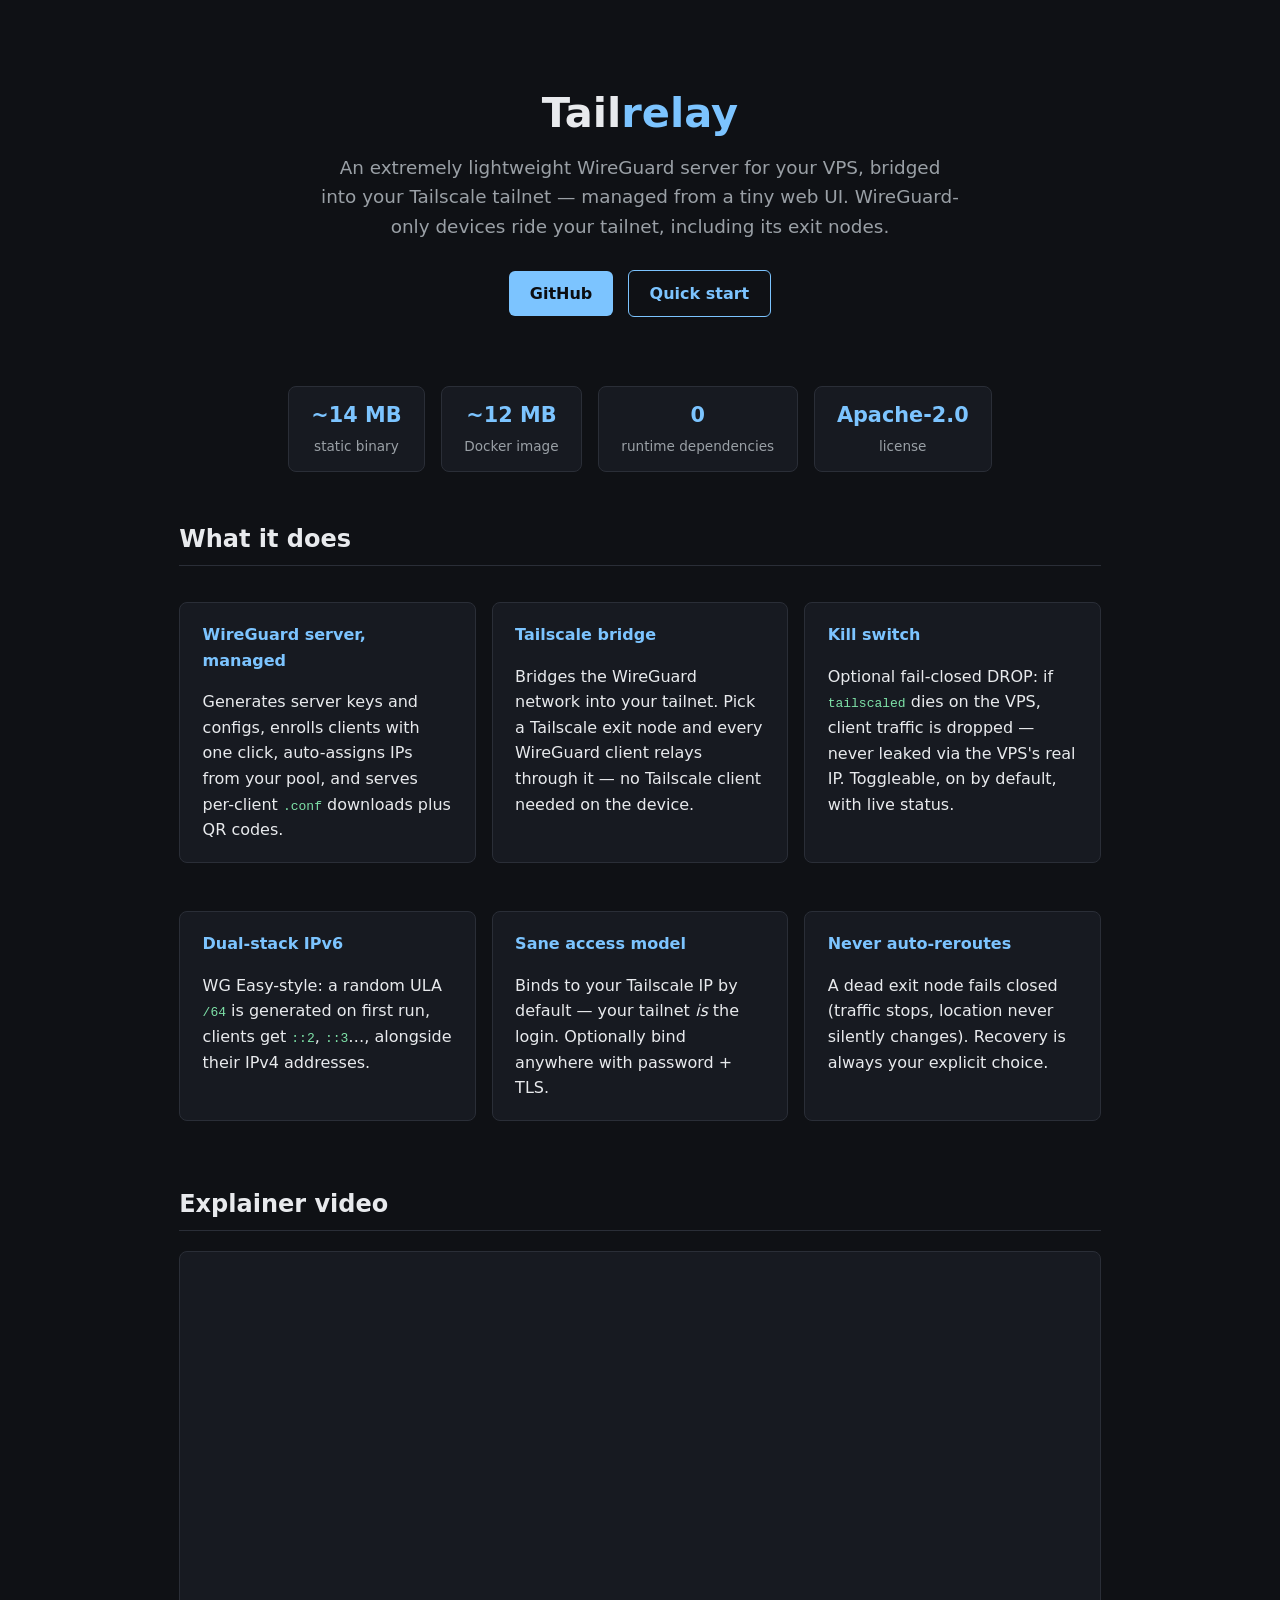
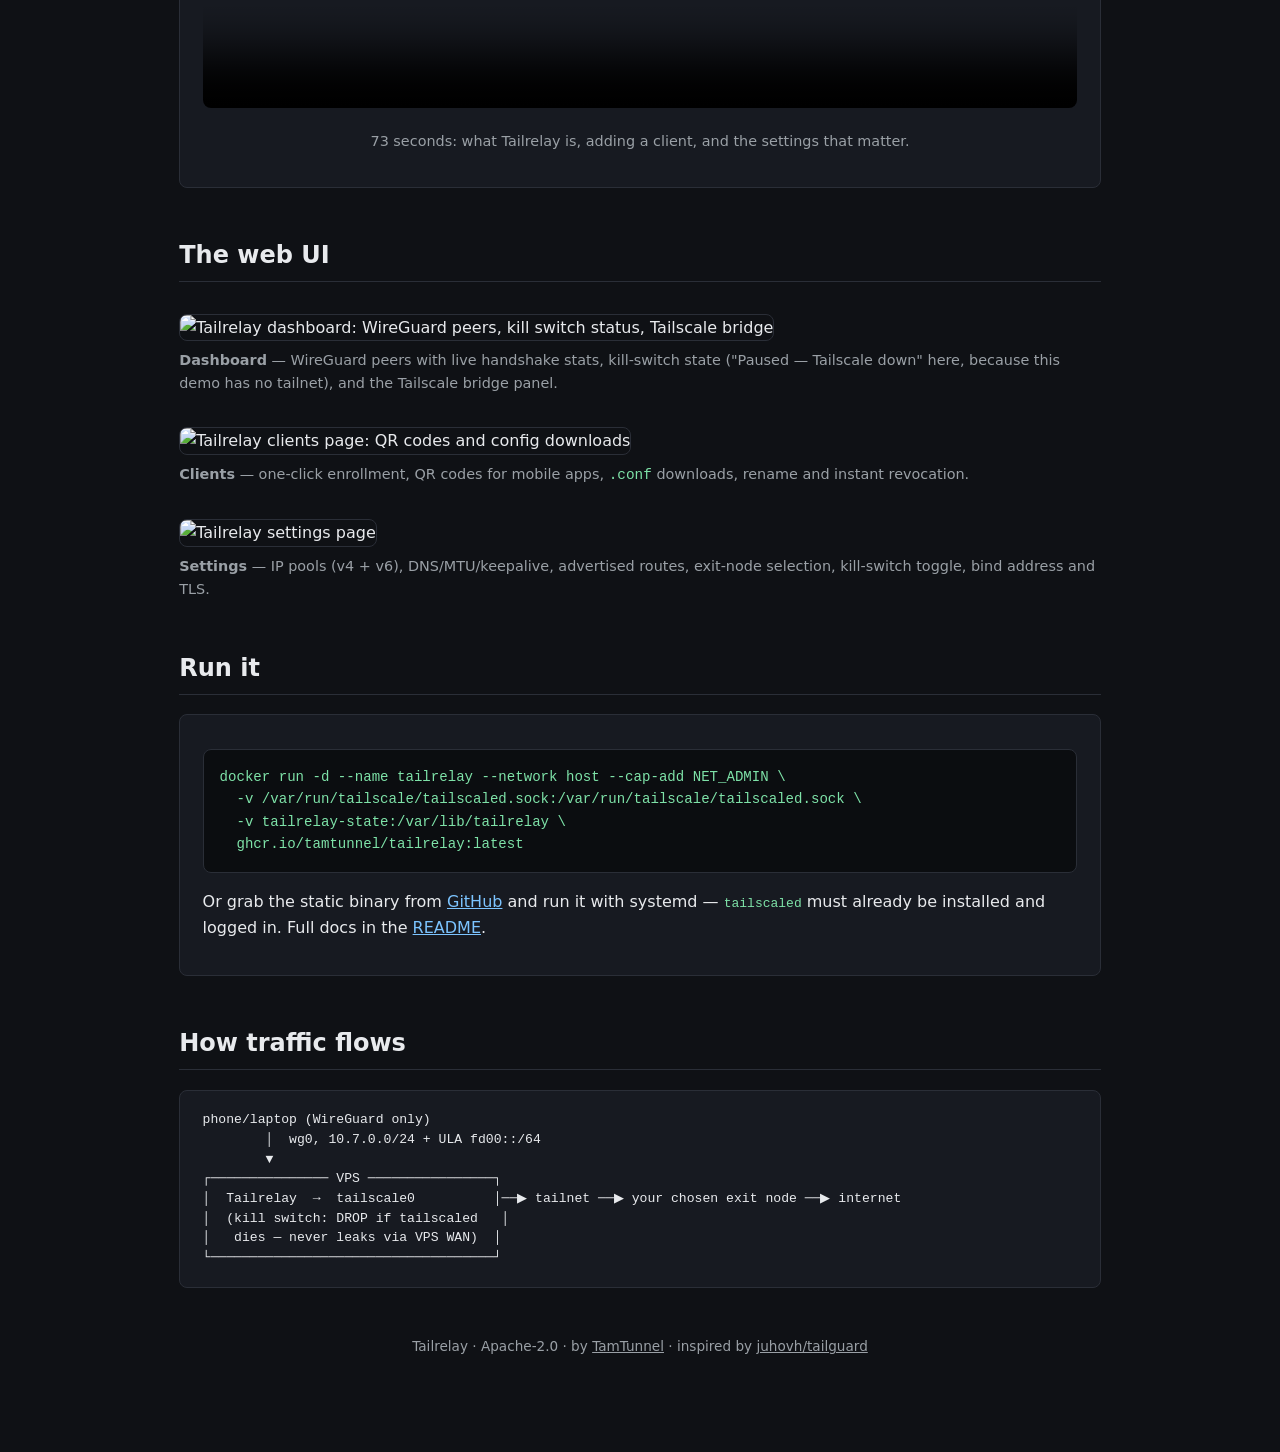
==== docs/site/index.html @ f1f31f40 "Use tailguard's fwmark+ip rule for exit-node bypass (not mangle/MASQUERADE) Set fwmark on the WireGu" ====
<!DOCTYPE html>
<html lang="en">
<head>
<meta charset="utf-8">
<meta name="viewport" content="width=device-width, initial-scale=1">
<title>Tailrelay — lightweight WireGuard server + Tailscale bridge</title>
<style>
:root { --bg:#0f1115; --card:#171a21; --fg:#e8eaed; --dim:#9aa0a6; --accent:#7cc4ff; --ok:#7ee2a8; --line:#2a2e37; }
* { box-sizing:border-box; }
body { background:var(--bg); color:var(--fg); font-family:system-ui,-apple-system,sans-serif; margin:0; line-height:1.6; }
main { max-width:960px; margin:0 auto; padding:2rem 1.2rem 4rem; }
.hero { text-align:center; padding:3rem 0 2rem; }
.hero h1 { font-size:2.6rem; margin:0 0 .4rem; }
.hero h1 span { color:var(--accent); }
.hero p.tag { color:var(--dim); font-size:1.15rem; max-width:640px; margin:0 auto 1.5rem; }
.btns a { display:inline-block; background:var(--accent); color:#0b0d10; font-weight:700; border-radius:6px; padding:.6rem 1.3rem; margin:.3rem; text-decoration:none; }
.btns a.ghost { background:none; color:var(--accent); border:1px solid var(--accent); }
.stats { display:flex; gap:1rem; justify-content:center; flex-wrap:wrap; margin:2rem 0; }
.stat { background:var(--card); border:1px solid var(--line); border-radius:8px; padding:.8rem 1.4rem; text-align:center; }
.stat b { display:block; font-size:1.3rem; color:var(--accent); }
.stat span { color:var(--dim); font-size:.85rem; }
h2 { margin-top:3rem; border-bottom:1px solid var(--line); padding-bottom:.4rem; }
.card { background:var(--card); border:1px solid var(--line); border-radius:8px; padding:1.2rem 1.4rem; margin:1rem 0; }
.grid { display:grid; grid-template-columns:repeat(auto-fit,minmax(260px,1fr)); gap:1rem; }
.grid .card h3 { margin-top:0; color:var(--accent); font-size:1rem; }
.shot { margin:2rem 0; }
.shot img { width:100%; border:1px solid var(--line); border-radius:8px; }
.shot p { color:var(--dim); font-size:.9rem; margin:.5rem 0 0; }
pre { background:#0b0d10; border:1px solid var(--line); border-radius:8px; padding:1rem; overflow-x:auto; font-size:.88rem; }
code { color:var(--ok); }
.diagram { font-family:monospace; white-space:pre; font-size:.82rem; line-height:1.5; }
footer { text-align:center; color:var(--dim); padding:2rem; font-size:.85rem; }
footer a { color:var(--dim); }
a { color:var(--accent); }
</style>
</head>
<body>
<main>
<div class="hero">
<h1>Tail<span>relay</span></h1>
<p class="tag">An extremely lightweight WireGuard server for your VPS, bridged into your Tailscale tailnet — managed from a tiny web UI. WireGuard-only devices ride your tailnet, including its exit nodes.</p>
<div class="btns">
<a href="https://github.com/TamTunnel/TailRelay">GitHub</a>
<a class="ghost" href="https://github.com/TamTunnel/TailRelay#quick-start">Quick start</a>
</div>
</div>

<div class="stats">
<div class="stat"><b>~14 MB</b><span>static binary</span></div>
<div class="stat"><b>~12 MB</b><span>Docker image</span></div>
<div class="stat"><b>0</b><span>runtime dependencies</span></div>
<div class="stat"><b>Apache-2.0</b><span>license</span></div>
</div>

<h2>What it does</h2>
<div class="grid">
<div class="card"><h3>WireGuard server, managed</h3>Generates server keys and configs, enrolls clients with one click, auto-assigns IPs from your pool, and serves per-client <code>.conf</code> downloads plus QR codes.</div>
<div class="card"><h3>Tailscale bridge</h3>Bridges the WireGuard network into your tailnet. Pick a Tailscale exit node and every WireGuard client relays through it — no Tailscale client needed on the device.</div>
<div class="card"><h3>Kill switch</h3>Optional fail-closed DROP: if <code>tailscaled</code> dies on the VPS, client traffic is dropped — never leaked via the VPS's real IP. Toggleable, on by default, with live status.</div>
<div class="card"><h3>Dual-stack IPv6</h3>WG Easy-style: a random ULA <code>/64</code> is generated on first run, clients get <code>::2</code>, <code>::3</code>…, alongside their IPv4 addresses.</div>
<div class="card"><h3>Sane access model</h3>Binds to your Tailscale IP by default — your tailnet <em>is</em> the login. Optionally bind anywhere with password + TLS.</div>
<div class="card"><h3>Never auto-reroutes</h3>A dead exit node fails closed (traffic stops, location never silently changes). Recovery is always your explicit choice.</div>
</div>

<h2 id="video">Explainer video</h2>
<div class="card" style="text-align:center">
<video controls preload="metadata" style="width:100%;border-radius:8px" poster="dashboard.png">
<source src="tailrelay-explainer.mp4" type="video/mp4">
Your browser doesn't support the video tag — <a href="tailrelay-explainer.mp4">download the mp4</a>.
</video>
<p style="color:var(--dim);font-size:.9rem">73 seconds: what Tailrelay is, adding a client, and the settings that matter.</p>
</div>

<h2>The web UI</h2>
<div class="shot">
<img src="dashboard.png" alt="Tailrelay dashboard: WireGuard peers, kill switch status, Tailscale bridge">
<p><b>Dashboard</b> — WireGuard peers with live handshake stats, kill-switch state ("Paused — Tailscale down" here, because this demo has no tailnet), and the Tailscale bridge panel.</p>
</div>
<div class="shot">
<img src="clients.png" alt="Tailrelay clients page: QR codes and config downloads">
<p><b>Clients</b> — one-click enrollment, QR codes for mobile apps, <code>.conf</code> downloads, rename and instant revocation.</p>
</div>
<div class="shot">
<img src="settings.png" alt="Tailrelay settings page">
<p><b>Settings</b> — IP pools (v4 + v6), DNS/MTU/keepalive, advertised routes, exit-node selection, kill-switch toggle, bind address and TLS.</p>
</div>

<h2>Run it</h2>
<div class="card">
<pre><code>docker run -d --name tailrelay --network host --cap-add NET_ADMIN \
  -v /var/run/tailscale/tailscaled.sock:/var/run/tailscale/tailscaled.sock \
  -v tailrelay-state:/var/lib/tailrelay \
  ghcr.io/tamtunnel/tailrelay:latest</code></pre>
<p>Or grab the static binary from <a href="https://github.com/TamTunnel/TailRelay">GitHub</a> and run it with systemd — <code>tailscaled</code> must already be installed and logged in. Full docs in the <a href="https://github.com/TamTunnel/TailRelay#quick-start">README</a>.</p>
</div>

<h2>How traffic flows</h2>
<div class="card"><div class="diagram">phone/laptop (WireGuard only)
        │  wg0, 10.7.0.0/24 + ULA fd00::/64
        ▼
┌─────────────── VPS ────────────────┐
│  Tailrelay  →  tailscale0          │──▶ tailnet ──▶ your chosen exit node ──▶ internet
│  (kill switch: DROP if tailscaled   │
│   dies — never leaks via VPS WAN)  │
└────────────────────────────────────┘</div></div>

<footer>
Tailrelay · Apache-2.0 · by <a href="https://github.com/TamTunnel">TamTunnel</a> · inspired by <a href="https://github.com/juhovh/tailguard">juhovh/tailguard</a>
</footer>
</main>
</body>
</html>
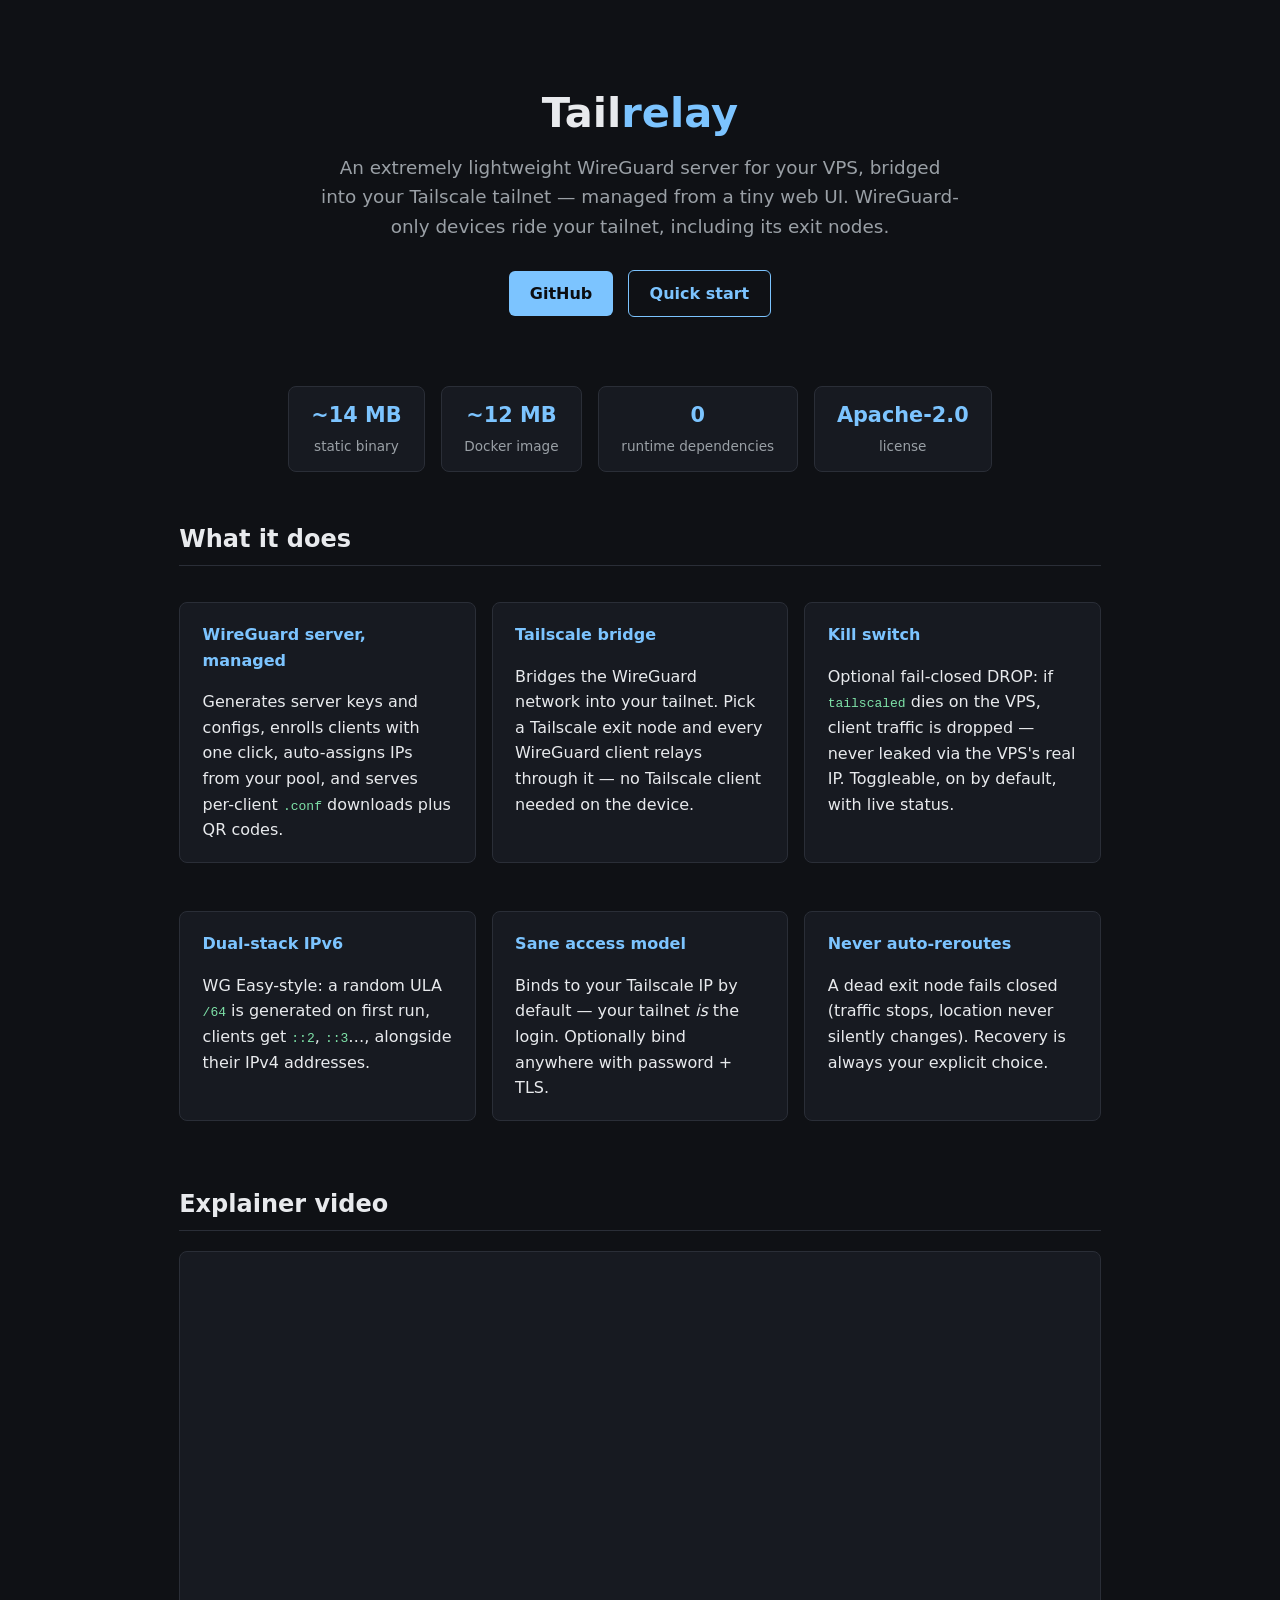
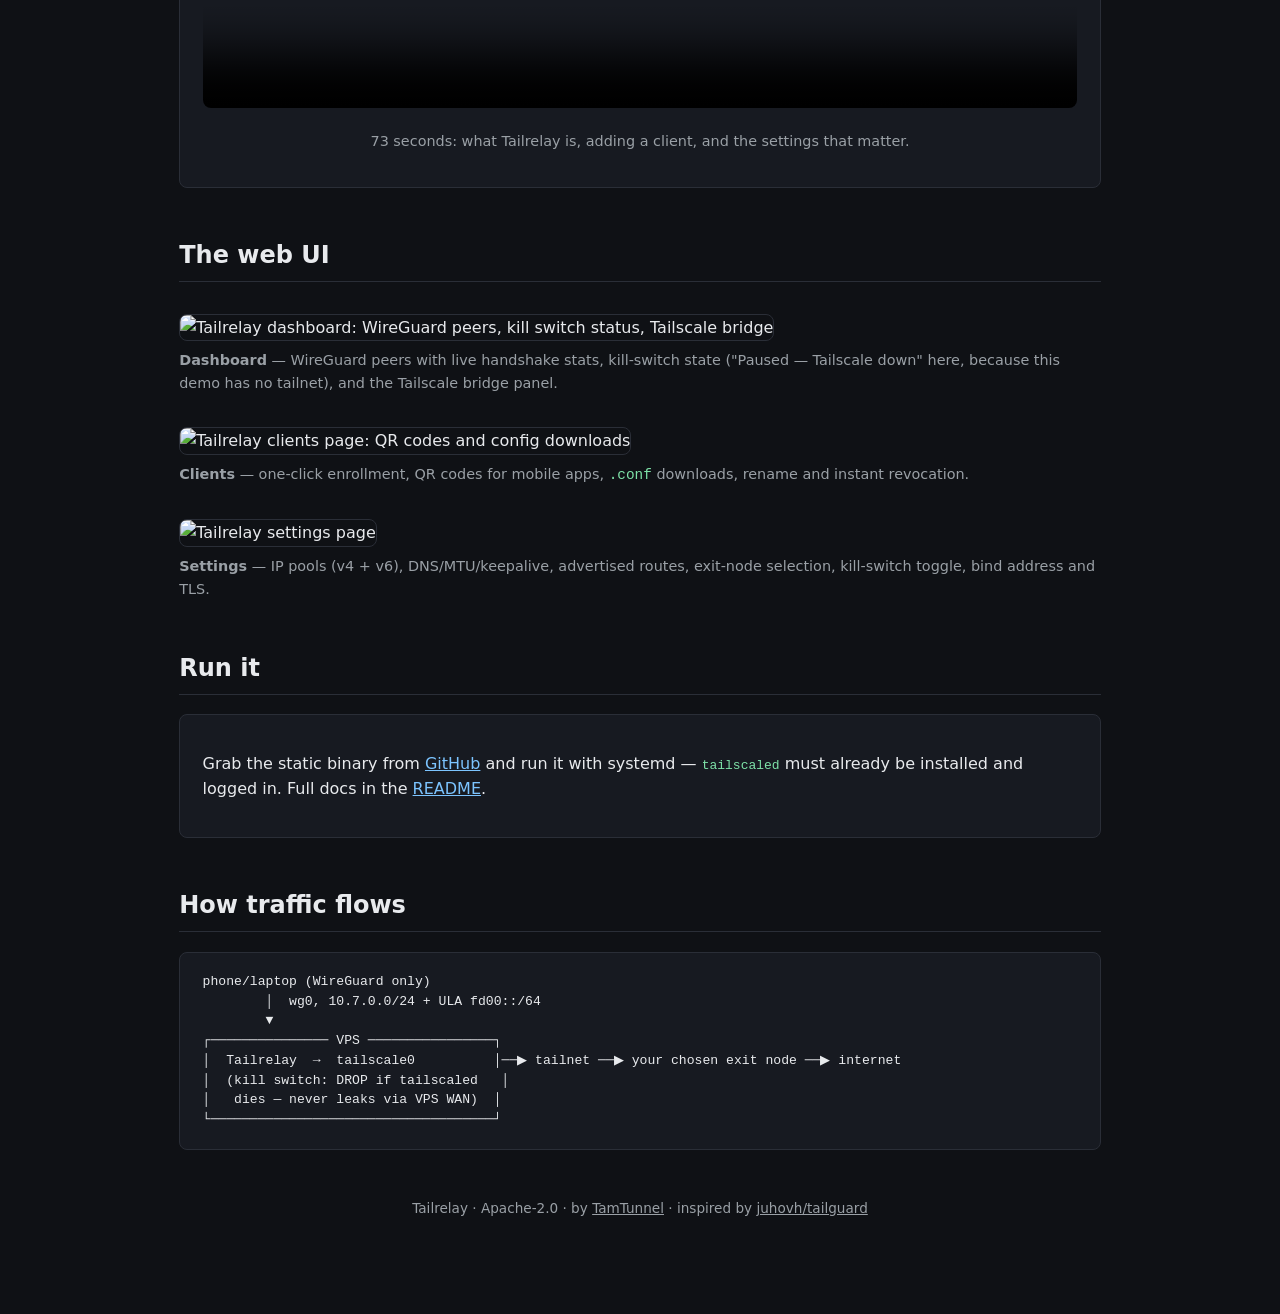
==== commit 69050b5c: "docs: demo 'Run it' section is host-binary only (Docker package deleted)" ====
--- a/docs/site/index.html
+++ b/docs/site/index.html
@@ -87,11 +87,7 @@
 
 <h2>Run it</h2>
 <div class="card">
-<pre><code>docker run -d --name tailrelay --network host --cap-add NET_ADMIN \
-  -v /var/run/tailscale/tailscaled.sock:/var/run/tailscale/tailscaled.sock \
-  -v tailrelay-state:/var/lib/tailrelay \
-  ghcr.io/tamtunnel/tailrelay:latest</code></pre>
-<p>Or grab the static binary from <a href="https://github.com/TamTunnel/TailRelay">GitHub</a> and run it with systemd — <code>tailscaled</code> must already be installed and logged in. Full docs in the <a href="https://github.com/TamTunnel/TailRelay#quick-start">README</a>.</p>
+<p>Grab the static binary from <a href="https://github.com/TamTunnel/TailRelay">GitHub</a> and run it with systemd — <code>tailscaled</code> must already be installed and logged in. Full docs in the <a href="https://github.com/TamTunnel/TailRelay#quick-start">README</a>.</p>
 </div>
 
 <h2>How traffic flows</h2>
